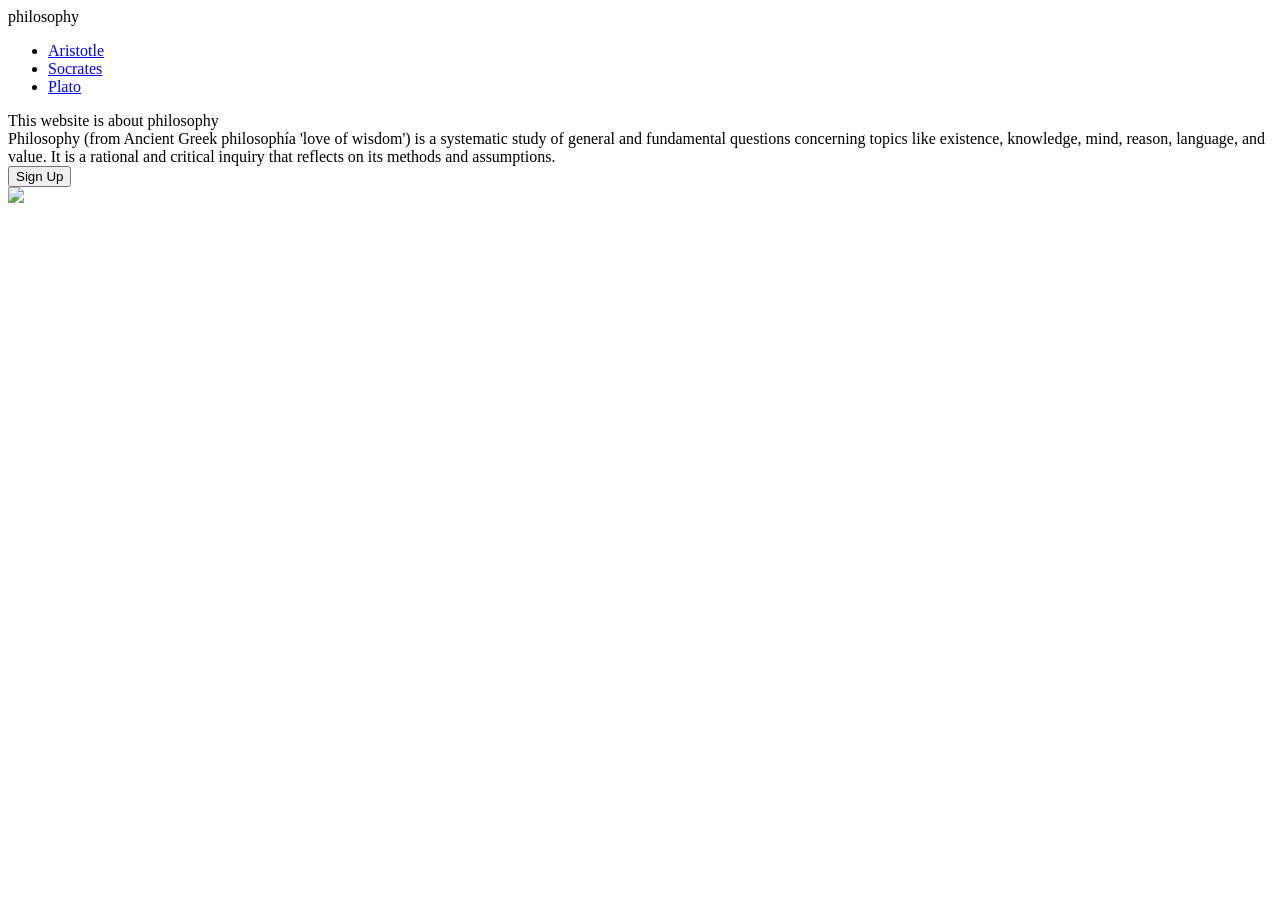
==== files/index.html @ 4a97afb0 "Change file structure" ====
<!DOCTYPE html>
<html lang="en">
<head>
    <meta charset="UTF-8">
    <meta name="viewport" content="width=device-width, initial-scale=1.0">
    <title>Landing Page</title>
    <link rel="stylesheet" href="style.css">
</head>
<body>
    <div class="header">
        <div>philosophy</div>
        <ul>
            <li><a href="https://en.wikipedia.org/wiki/Aristotle">Aristotle</a></li>
            <li><a href="https://en.wikipedia.org/wiki/Socrates">Socrates</a></li>
            <li><a href="https://en.wikipedia.org/wiki/Plato">Plato</a></li>
        </ul>
    </div>
    <div class="content1">
        <div>
            <div>This website is about philosophy</div>
            <div>Philosophy (from Ancient Greek philosophía 'love of wisdom') is a systematic study of general and fundamental questions concerning topics like existence, knowledge, mind, reason, language, and value. It is a rational and critical inquiry that reflects on its methods and assumptions. </div>
            <div><button>Sign Up</button></div>
        </div>
        <div>
            <img src="./">
        </div>
    </div>

    <div class="content2">
        <div></div>
        <div>
            <div></div>
            <div></div>
            <div></div>
            <div></div>
        </div>
    </div>
    <div class="content3">
        <div></div>
    </div>
    <div class="content4">
        <div>
            <div></div>
            <div></div>
        </div>
        <div></div>
    </div>
    <div class="footer">
        <div></div>
    </div>
    
</body>
</html>
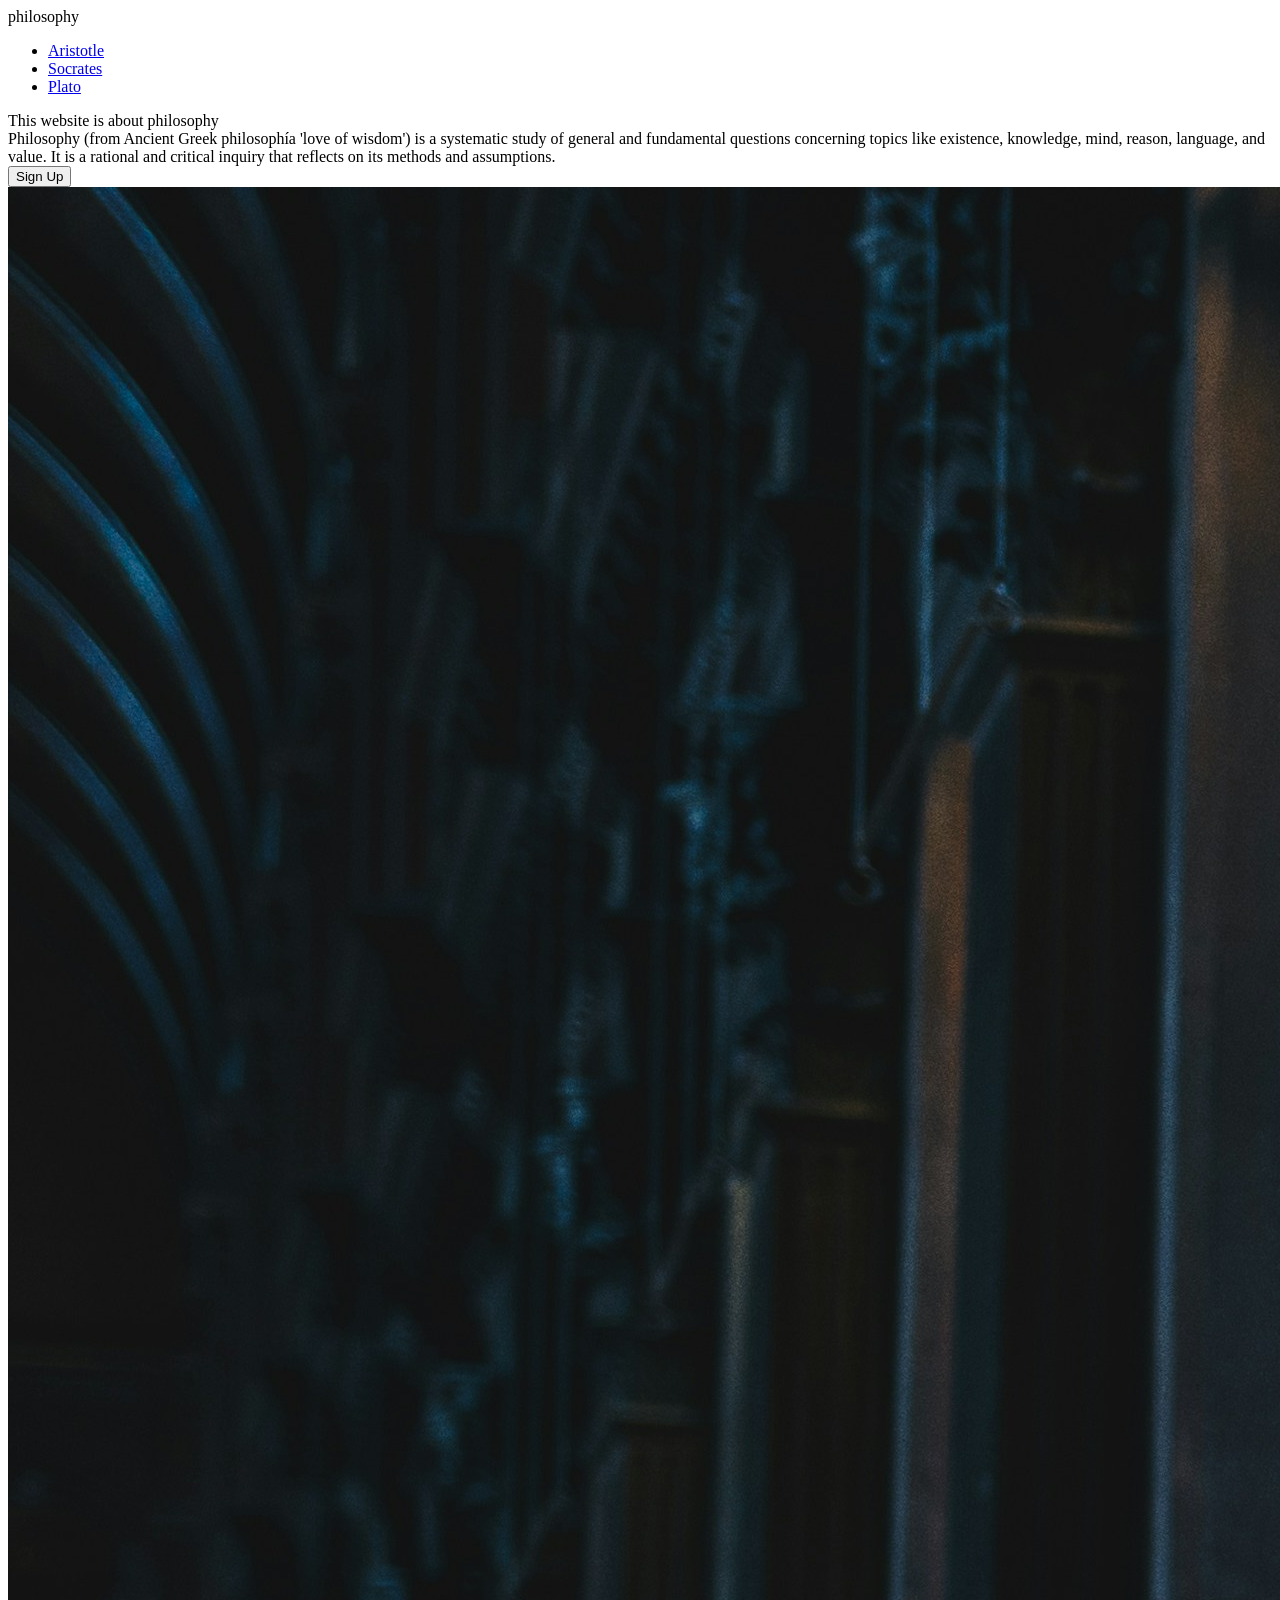
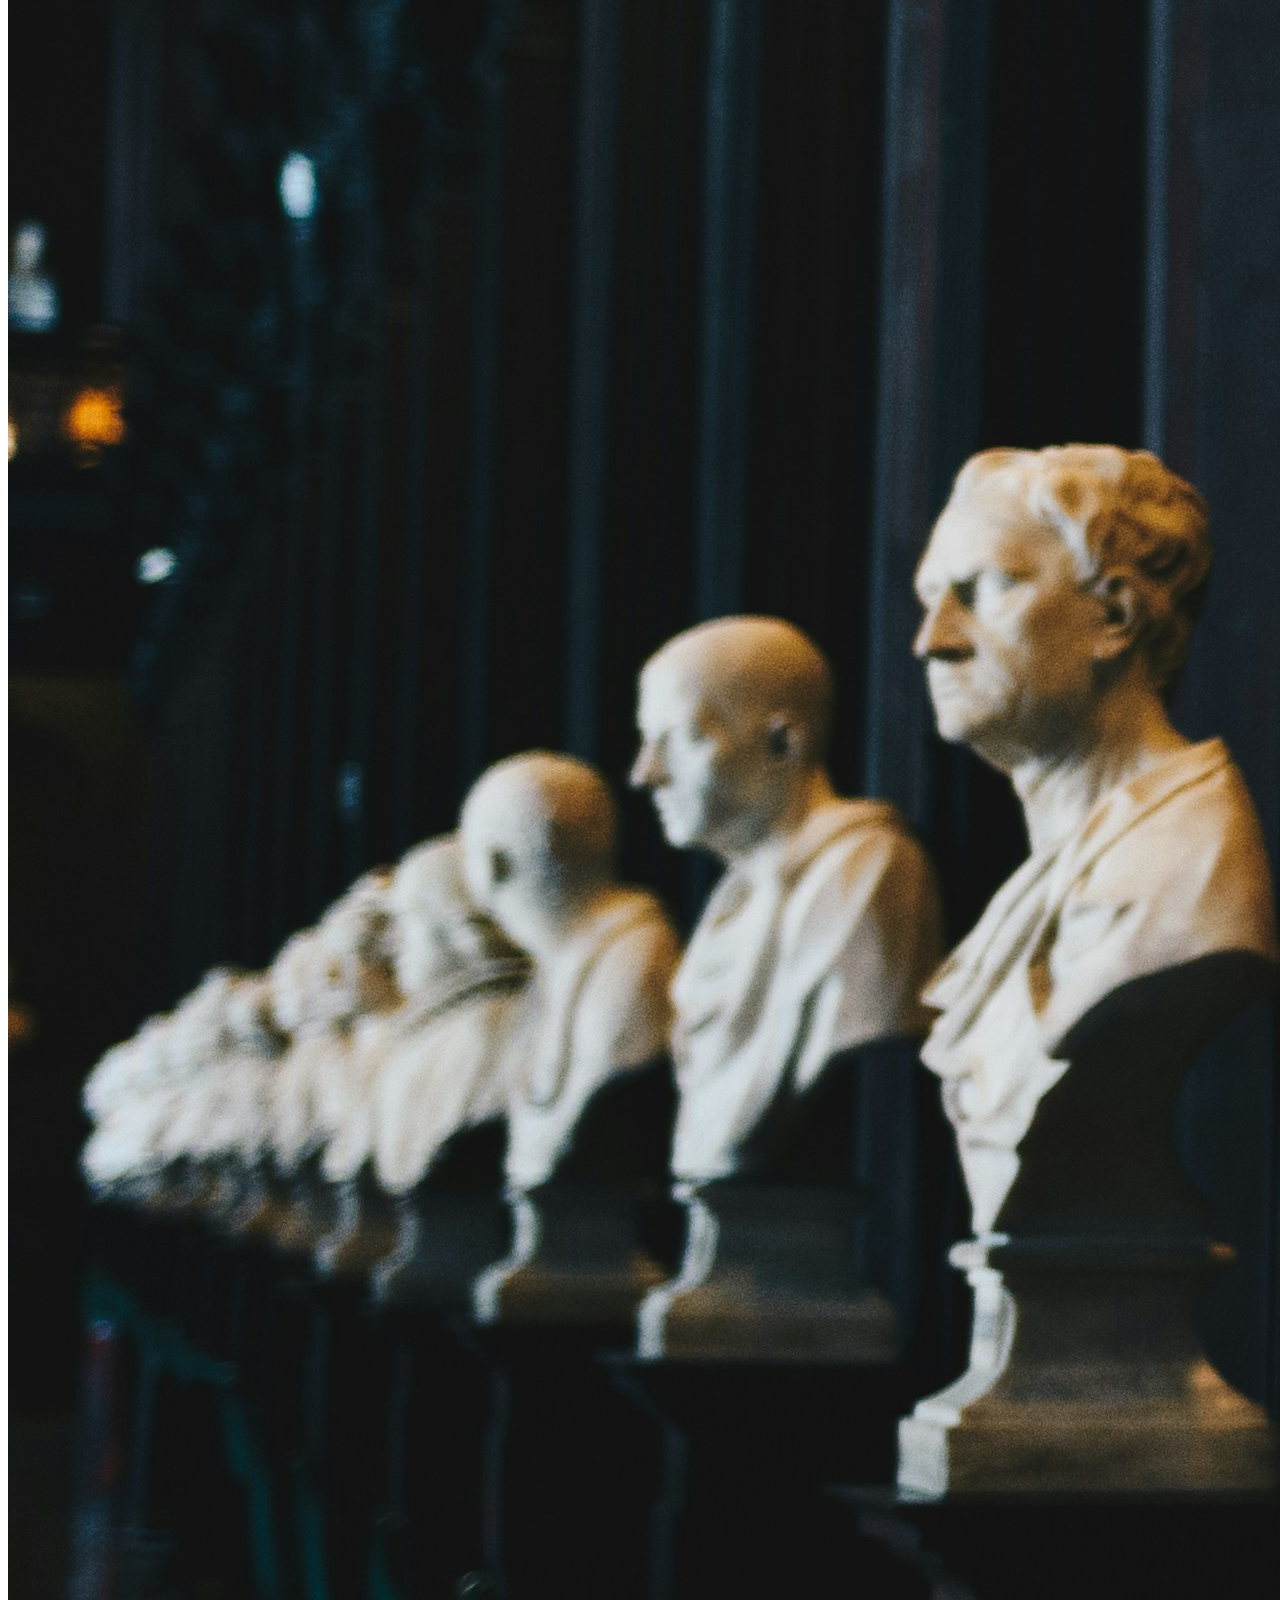
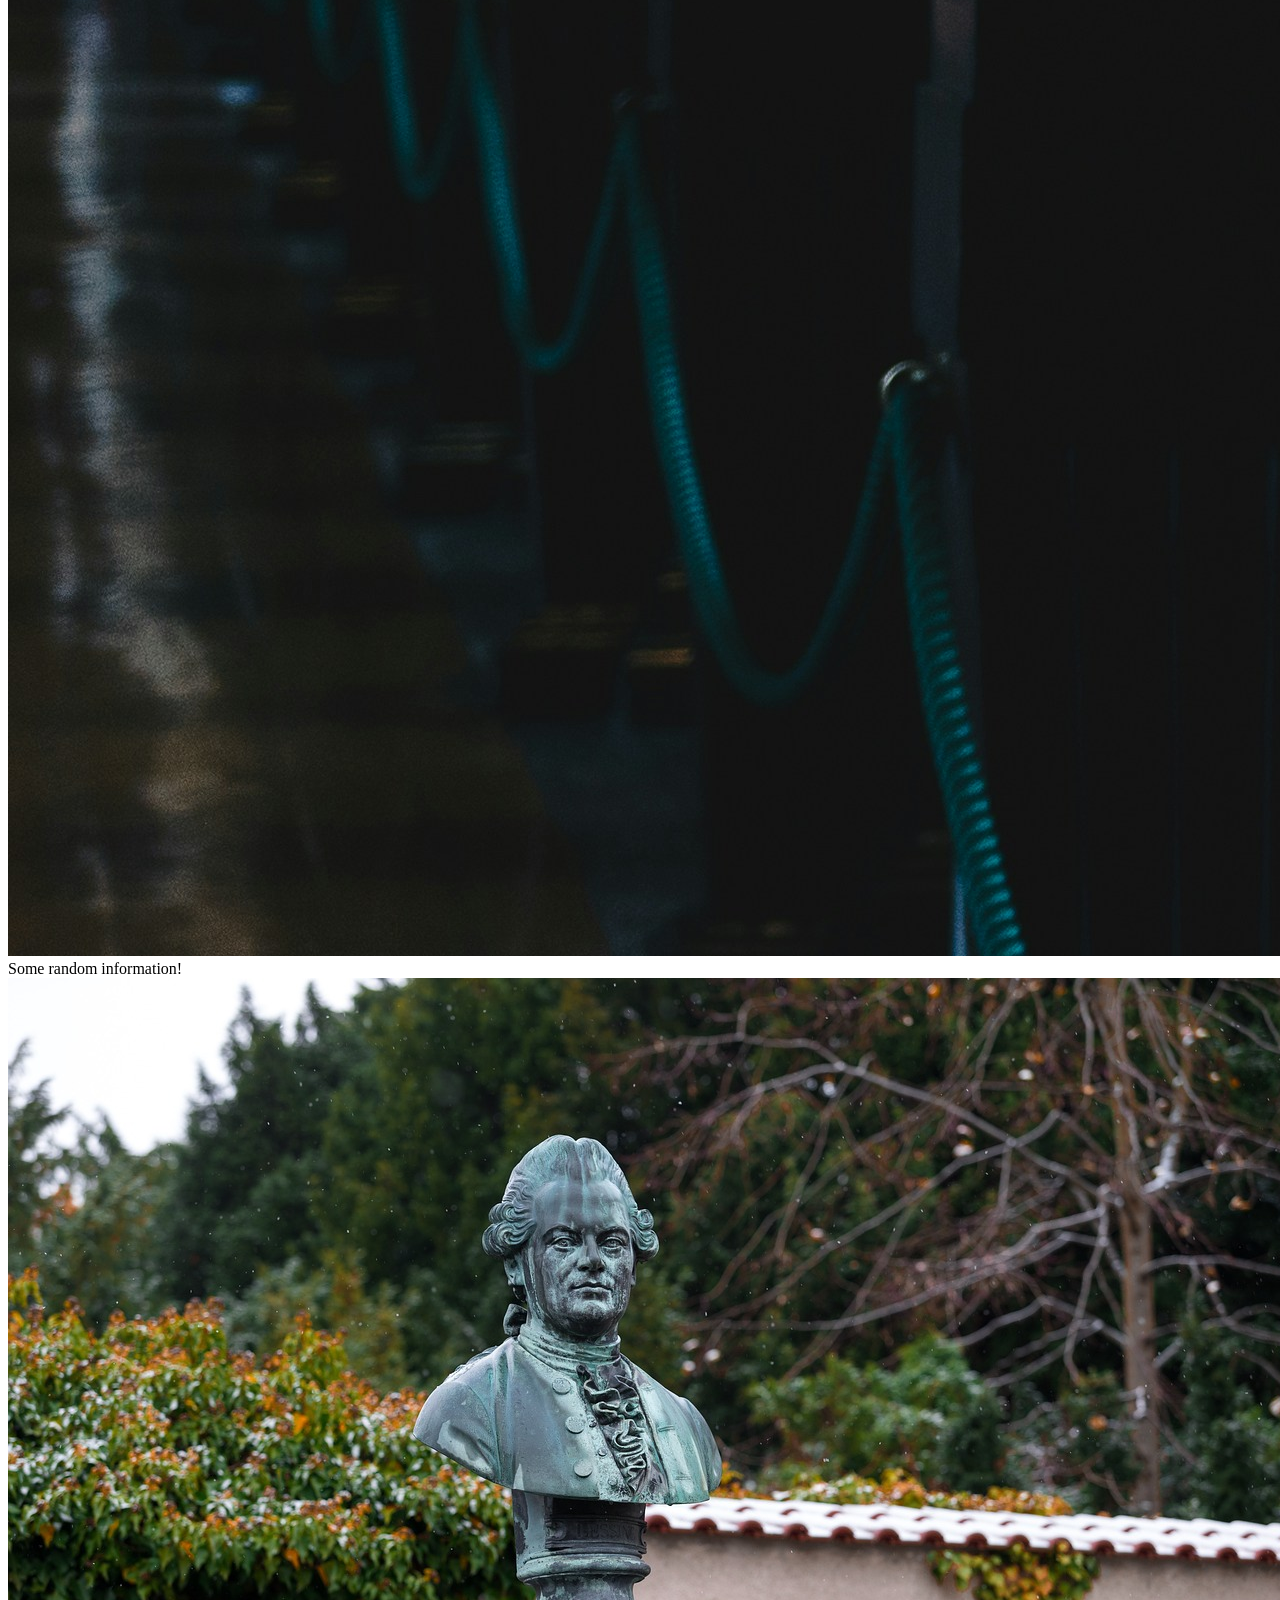
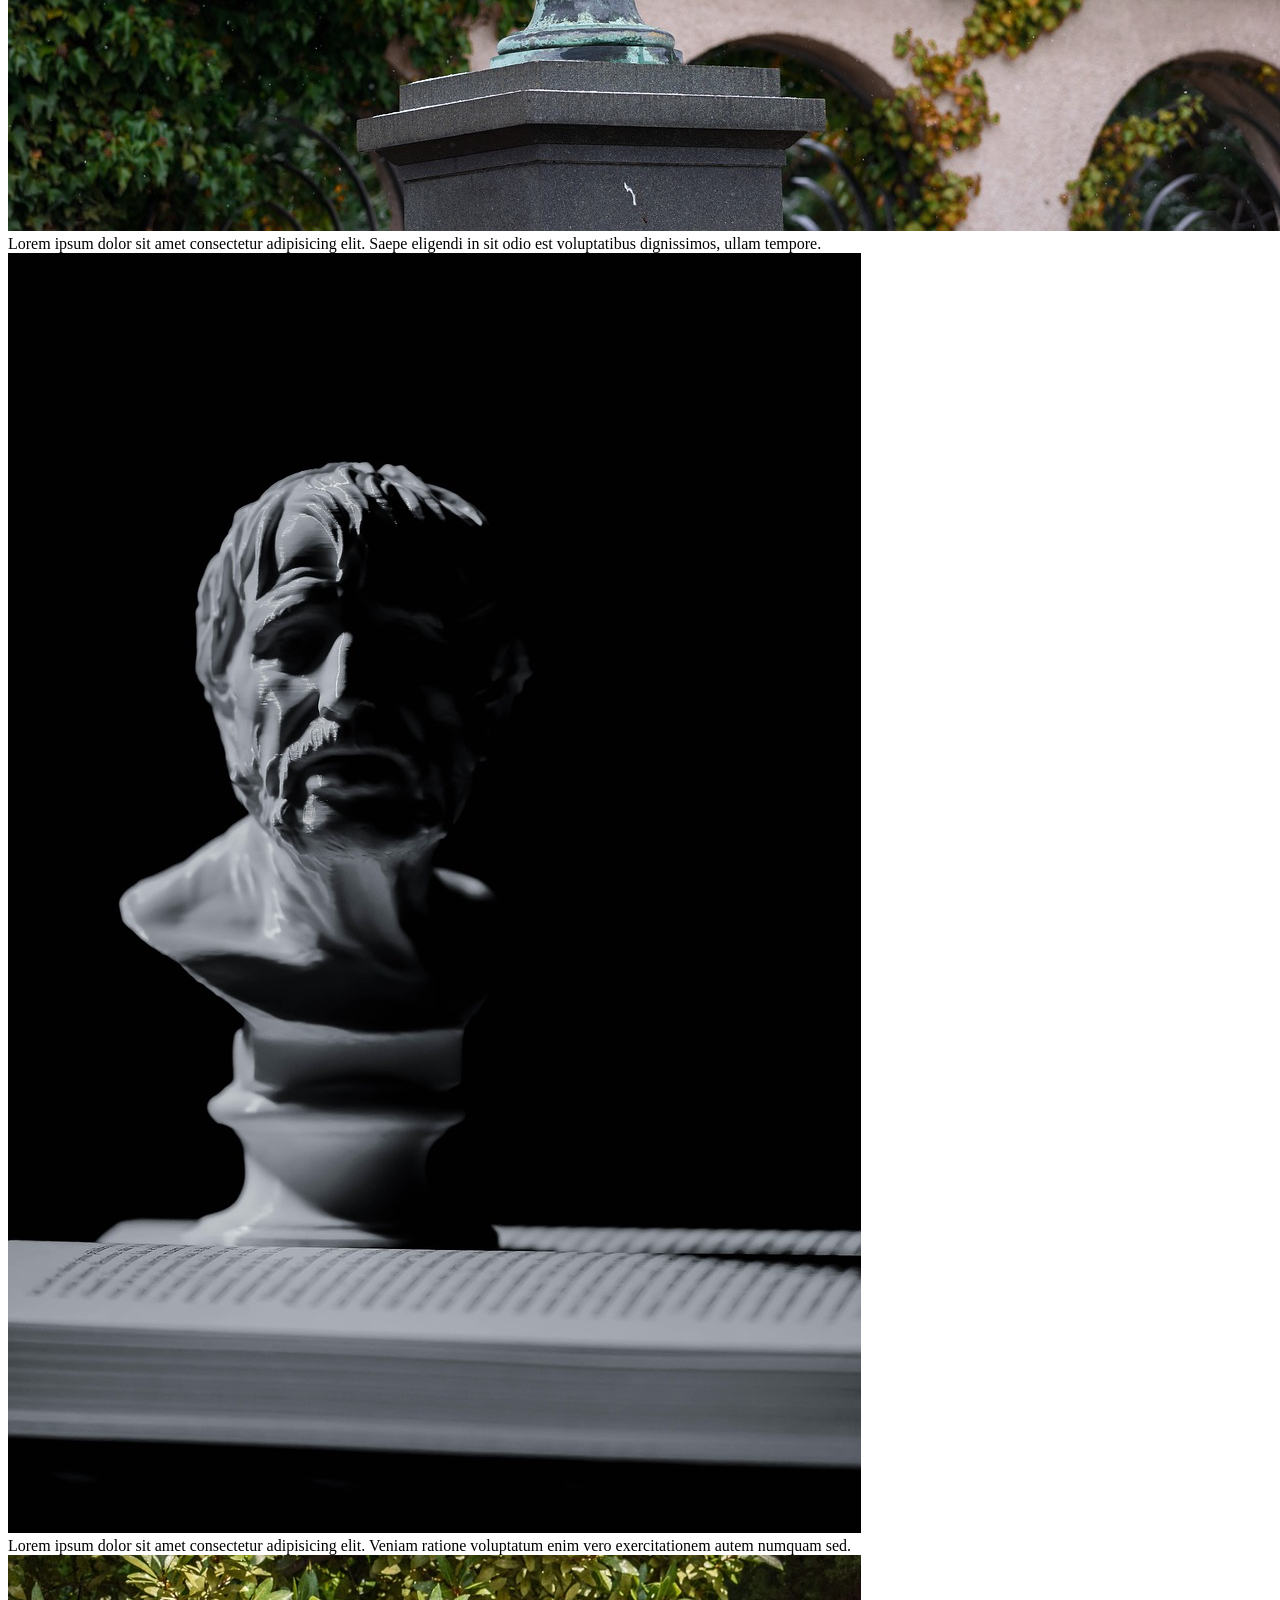
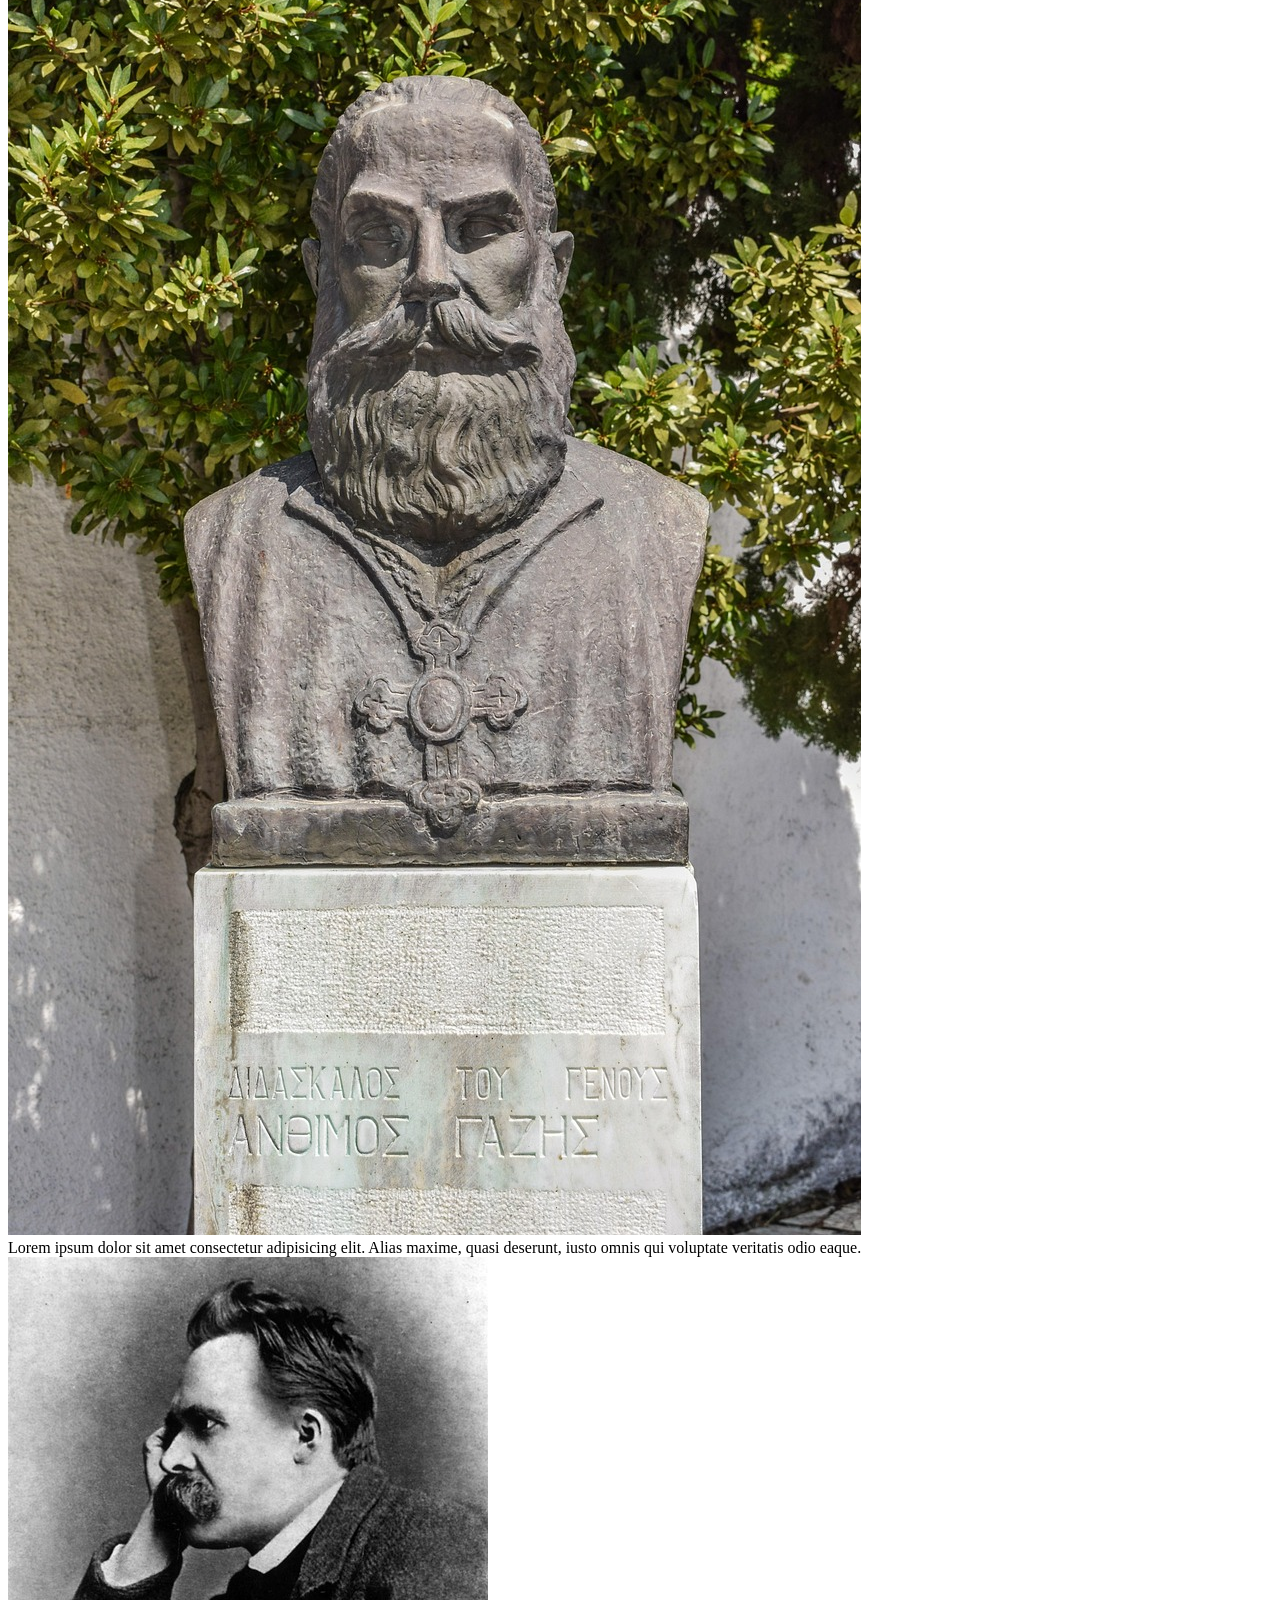
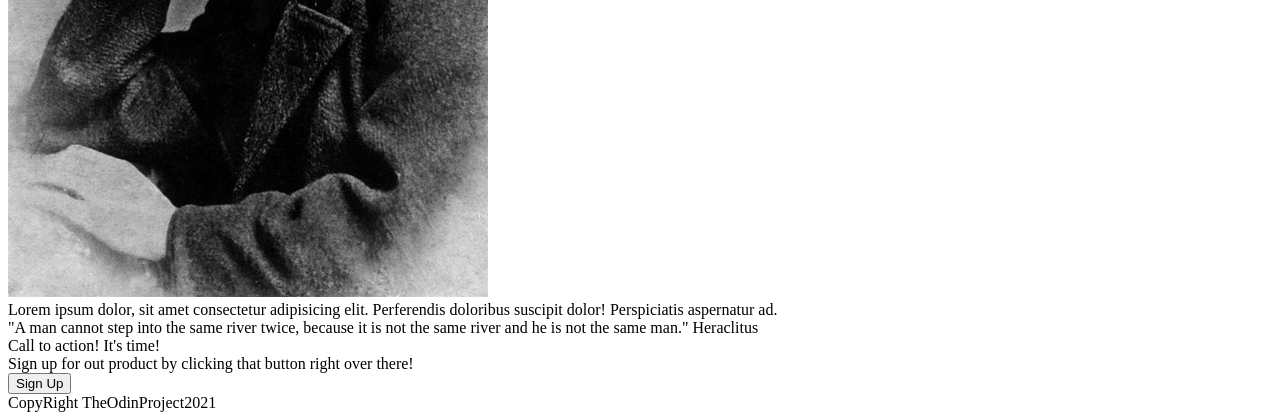
==== commit cd66df9c: "Add content to page" ====
--- a/files/index.html
+++ b/files/index.html
@@ -22,31 +22,43 @@
             <div><button>Sign Up</button></div>
         </div>
         <div>
-            <img src="./">
+            <img src="/photos/philosophy.jpg" alt="Picture of a museum">
         </div>
     </div>
 
     <div class="content2">
-        <div></div>
+        <div>Some random information!</div>
         <div>
-            <div></div>
-            <div></div>
-            <div></div>
-            <div></div>
+            <div>
+                <div><img src="/photos/photo11.jpg"></div>
+                <div>Lorem ipsum dolor sit amet consectetur adipisicing elit. Saepe eligendi in sit odio est voluptatibus dignissimos, ullam tempore.</div>
+            </div>
+            <div>
+                <div><img src="/photos/photo22.jpg"></div>
+                <div>Lorem ipsum dolor sit amet consectetur adipisicing elit. Veniam ratione voluptatum enim vero exercitationem autem numquam sed.</div>
+            </div>
+            <div>
+                <div><img src="/photos/photo33.jpg"></div>
+                <div>Lorem ipsum dolor sit amet consectetur adipisicing elit. Alias maxime, quasi deserunt, iusto omnis qui voluptate veritatis odio eaque. </div>
+            </div>
+            <div>
+                <div><img src="/photos/photo44.jpg"></div>
+                <div>Lorem ipsum dolor, sit amet consectetur adipisicing elit. Perferendis doloribus suscipit dolor! Perspiciatis aspernatur ad.</div>
+            </div>
         </div>
     </div>
     <div class="content3">
-        <div></div>
+        <div>"A man cannot step into the same river twice, because it is not the same river and he is not the same man." Heraclitus</div>
     </div>
     <div class="content4">
         <div>
-            <div></div>
-            <div></div>
+            <div>Call to action! It's time!</div>
+            <div>Sign up for out product by clicking that button right over there!</div>
         </div>
-        <div></div>
+        <div><button>Sign Up</button></div>
     </div>
     <div class="footer">
-        <div></div>
+        <div>CopyRight TheOdinProject2021 </div>
     </div>
     
 </body>
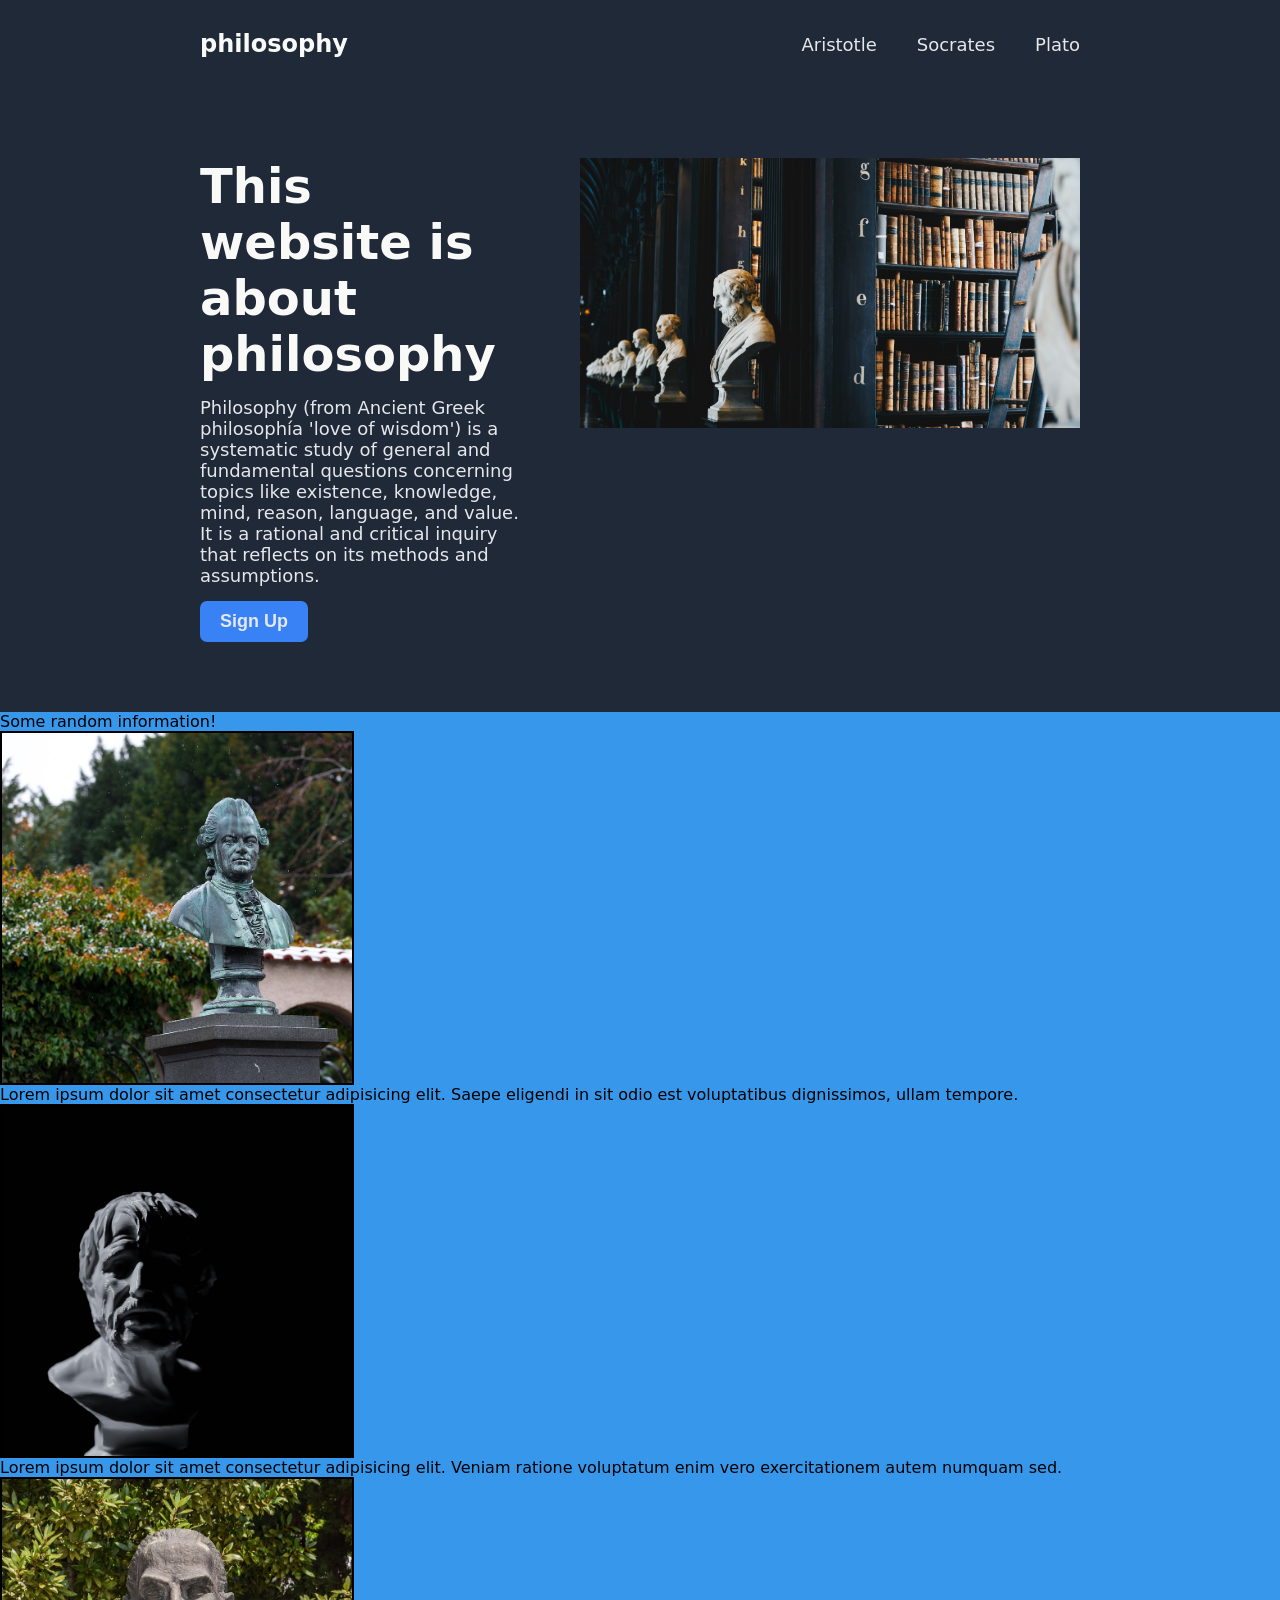
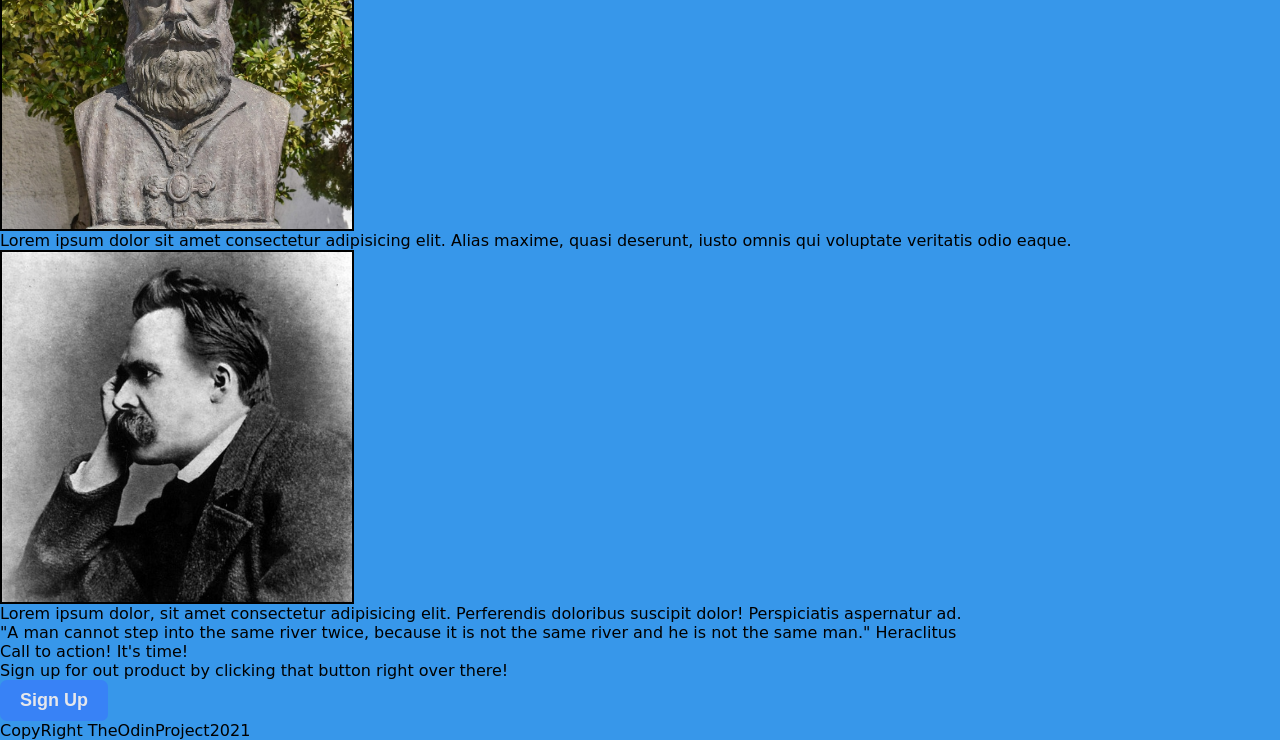
==== commit 36c0c764: "Style header and section 1" ====
--- a/files/index.html
+++ b/files/index.html
@@ -7,49 +7,56 @@
     <link rel="stylesheet" href="style.css">
 </head>
 <body>
+
+    <!-- This is a header -->
     <div class="header">
-        <div>philosophy</div>
+        <div class="logo">philosophy</div>
         <ul>
             <li><a href="https://en.wikipedia.org/wiki/Aristotle">Aristotle</a></li>
             <li><a href="https://en.wikipedia.org/wiki/Socrates">Socrates</a></li>
             <li><a href="https://en.wikipedia.org/wiki/Plato">Plato</a></li>
         </ul>
     </div>
+
+    <!-- This is section 1 -->
     <div class="content1">
-        <div>
-            <div>This website is about philosophy</div>
-            <div>Philosophy (from Ancient Greek philosophía 'love of wisdom') is a systematic study of general and fundamental questions concerning topics like existence, knowledge, mind, reason, language, and value. It is a rational and critical inquiry that reflects on its methods and assumptions. </div>
+        <div class="textc1">
+            <div class="firsttext">This website is about philosophy</div>
+            <div class="secondtext">Philosophy (from Ancient Greek philosophía 'love of wisdom') is a systematic study of general and fundamental questions concerning topics like existence, knowledge, mind, reason, language, and value. It is a rational and critical inquiry that reflects on its methods and assumptions. </div>
             <div><button>Sign Up</button></div>
         </div>
-        <div>
-            <img src="/photos/philosophy.jpg" alt="Picture of a museum">
-        </div>
+        <div class="imgcon"></div>
     </div>
 
+    <!-- This is section 2 -->
     <div class="content2">
         <div>Some random information!</div>
         <div>
             <div>
-                <div><img src="/photos/photo11.jpg"></div>
+                <div class="imgcon1"></div>
                 <div>Lorem ipsum dolor sit amet consectetur adipisicing elit. Saepe eligendi in sit odio est voluptatibus dignissimos, ullam tempore.</div>
             </div>
             <div>
-                <div><img src="/photos/photo22.jpg"></div>
+                <div class="imgcon2"></div>
                 <div>Lorem ipsum dolor sit amet consectetur adipisicing elit. Veniam ratione voluptatum enim vero exercitationem autem numquam sed.</div>
             </div>
             <div>
-                <div><img src="/photos/photo33.jpg"></div>
+                <div class="imgcon3"></div>
                 <div>Lorem ipsum dolor sit amet consectetur adipisicing elit. Alias maxime, quasi deserunt, iusto omnis qui voluptate veritatis odio eaque. </div>
             </div>
             <div>
-                <div><img src="/photos/photo44.jpg"></div>
+                <div class="imgcon4"></div>
                 <div>Lorem ipsum dolor, sit amet consectetur adipisicing elit. Perferendis doloribus suscipit dolor! Perspiciatis aspernatur ad.</div>
             </div>
         </div>
+
+    <!-- This is section 3 -->
     </div>
     <div class="content3">
         <div>"A man cannot step into the same river twice, because it is not the same river and he is not the same man." Heraclitus</div>
     </div>
+
+    <!-- This is section 4 -->
     <div class="content4">
         <div>
             <div>Call to action! It's time!</div>
@@ -57,6 +64,8 @@
         </div>
         <div><button>Sign Up</button></div>
     </div>
+
+    <!-- This is footer -->
     <div class="footer">
         <div>CopyRight TheOdinProject2021 </div>
     </div>
--- a/files/style.css
+++ b/files/style.css
@@ -0,0 +1,130 @@
+body {
+    background-color: rgb(55, 151, 234);
+    display: flex;
+    flex-direction: column;
+    margin: 0;
+    font-family: system-ui, -apple-system, BlinkMacSystemFont, 'Segoe UI', Roboto, Oxygen, Ubuntu, Cantarell, 'Open Sans', 'Helvetica Neue', sans-serif;
+}
+
+/* This is header */
+ul { 
+    list-style-type: none;
+    margin: 0;
+    padding: 10px 200px;
+    display: flex;
+    gap: 40px;
+   
+}
+
+a {
+    text-decoration: none;
+    color: #e5e7eb;
+    font-size: 18px;
+}
+
+
+
+.header {
+    display: flex;
+    justify-content: space-between;
+    background-color: #1F2937;
+    margin: 0;
+    align-items: center;
+}
+
+.logo {
+    color: #f9faf8;
+    font-size: 24px;
+    font-weight: bold;
+    padding: 30px 200px;
+}
+
+.links {
+    display: flex;
+    color: #e5e7eb;
+    font-size: 18px;
+}
+
+/* This is section 1 */
+.content1 {
+    display: flex;
+    padding: 70px 200px;
+    gap: 50px;
+    max-width: 100%;
+    background-color: #1F2937;
+    
+}
+
+.textc1 {
+    display: flex;
+    flex-direction: column;
+    flex-wrap: wrap;
+    gap: 15px;
+}
+
+.firsttext {
+    font-size: 48px;
+    font-weight: 900;
+    color: #f9faf8;
+}
+
+.secondtext {
+    color: #e5e7eb;
+    font-size: 18px;
+}
+
+button {
+    background-color: #3882f6;
+    color: #e5e7eb;
+    border-radius: 7px;
+    padding: 10px 20px;
+    border: none;
+    font-size: 18px;
+    font-weight: bold;
+}
+
+.imgcon {
+    width: 500px;
+    height: 270px;
+    background: url(/photos/philosophy.jpg);
+    background-size: cover;
+    flex-shrink: 0;  
+
+}
+
+/* This is section 2 */
+
+
+
+.imgcon1 {
+    width: 350px;
+    height: 350px;
+    border: 2px solid black;
+    background: url(/photos/photo11.jpg);
+    background-size: cover;
+}
+
+.imgcon2 {
+    width: 350px;
+    height: 350px;
+    border: 2px solid black;
+    background: url(/photos/photo22.jpg);
+    background-size: cover;
+}
+
+.imgcon3 {
+    width: 350px;
+    height: 350px;
+    border: 2px solid black;
+    background: url(/photos/photo33.jpg);
+    background-size: cover;
+}
+
+.imgcon4 {
+    width: 350px;
+    height: 350px;
+    border: 2px solid black;
+    background: url(/photos/photo44.jpg);
+    background-size: cover;
+}
+
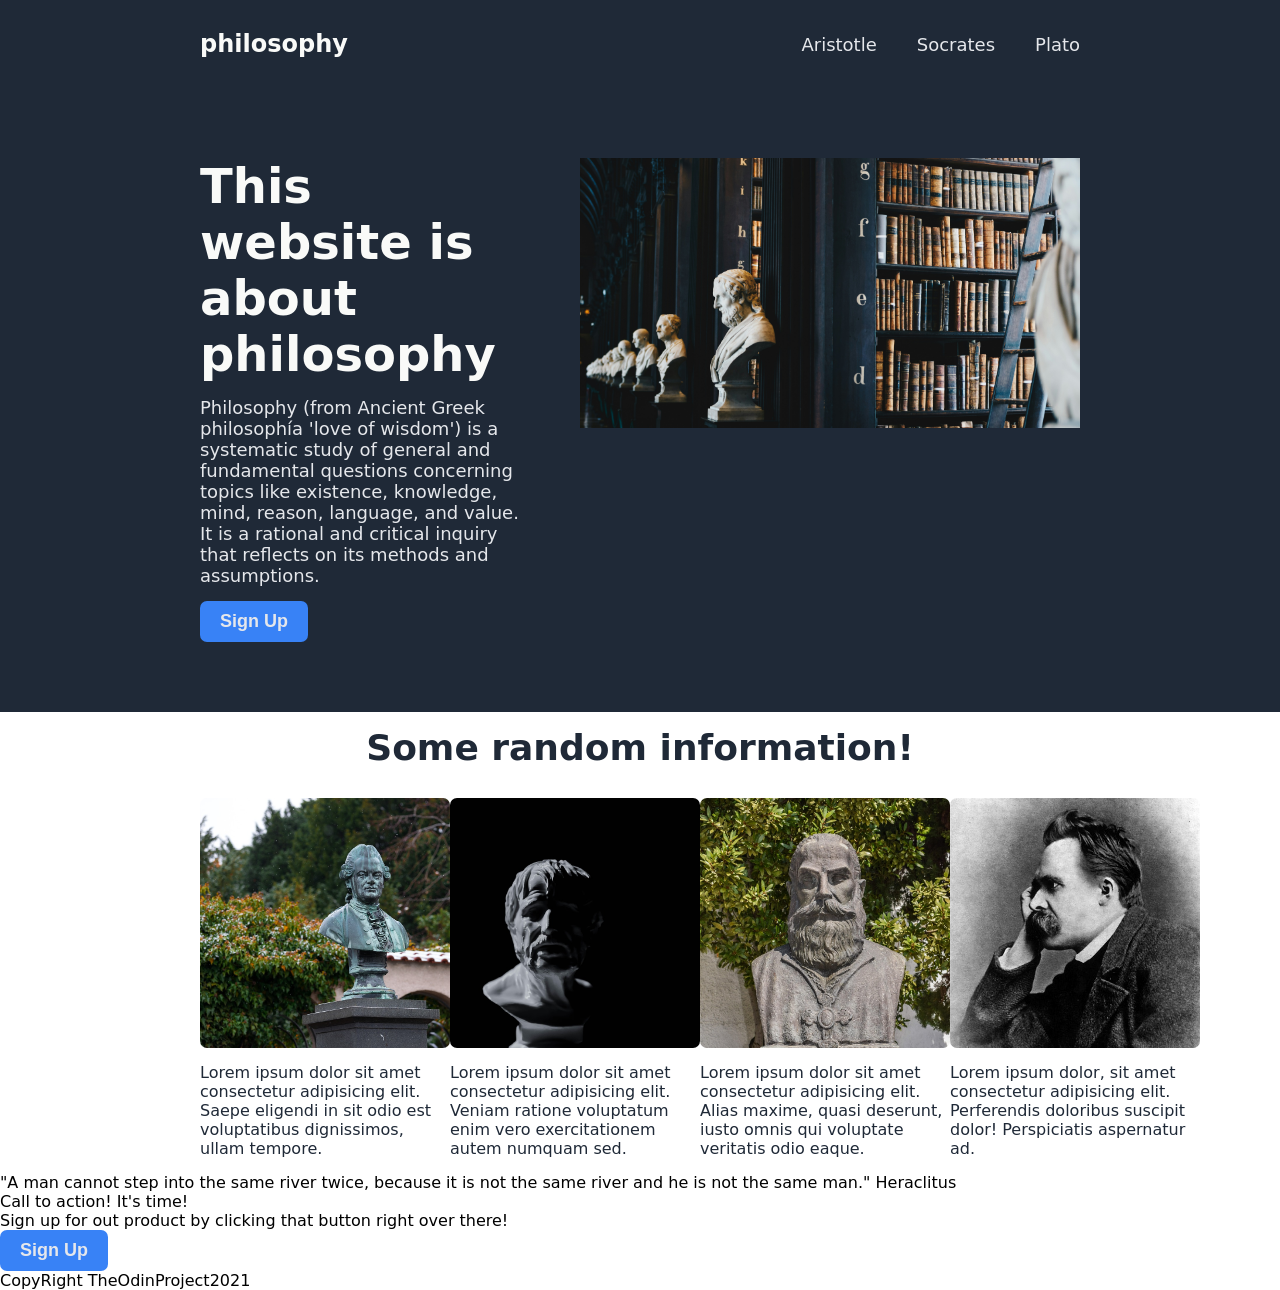
==== commit 04c63e3f: "Style header, section 1 and 2" ====
--- a/files/index.html
+++ b/files/index.html
@@ -30,28 +30,28 @@
 
     <!-- This is section 2 -->
     <div class="content2">
-        <div>Some random information!</div>
-        <div>
-            <div>
-                <div class="imgcon1"></div>
-                <div>Lorem ipsum dolor sit amet consectetur adipisicing elit. Saepe eligendi in sit odio est voluptatibus dignissimos, ullam tempore.</div>
+        <div class="texts2">Some random information!</div>
+        <div class="section2con">
+            <div class="card">
+                <div class="imgcon1 together"></div>
+                <div class="lorem">Lorem ipsum dolor sit amet consectetur adipisicing elit. Saepe eligendi in sit odio est voluptatibus dignissimos, ullam tempore.</div>
             </div>
-            <div>
-                <div class="imgcon2"></div>
-                <div>Lorem ipsum dolor sit amet consectetur adipisicing elit. Veniam ratione voluptatum enim vero exercitationem autem numquam sed.</div>
+            <div class="card">
+                <div class="imgcon2 together"></div>
+                <div class="lorem">Lorem ipsum dolor sit amet consectetur adipisicing elit. Veniam ratione voluptatum enim vero exercitationem autem numquam sed.</div>
             </div>
-            <div>
-                <div class="imgcon3"></div>
-                <div>Lorem ipsum dolor sit amet consectetur adipisicing elit. Alias maxime, quasi deserunt, iusto omnis qui voluptate veritatis odio eaque. </div>
+            <div class="card">
+                <div class="imgcon3 together"></div>
+                <div class="lorem">Lorem ipsum dolor sit amet consectetur adipisicing elit. Alias maxime, quasi deserunt, iusto omnis qui voluptate veritatis odio eaque. </div>
             </div>
-            <div>
-                <div class="imgcon4"></div>
-                <div>Lorem ipsum dolor, sit amet consectetur adipisicing elit. Perferendis doloribus suscipit dolor! Perspiciatis aspernatur ad.</div>
+            <div class="card">
+                <div class="imgcon4 together"></div>
+                <div class="lorem">Lorem ipsum dolor, sit amet consectetur adipisicing elit. Perferendis doloribus suscipit dolor! Perspiciatis aspernatur ad.</div>
             </div>
         </div>
-
+    </div>
     <!-- This is section 3 -->
-    </div>
+    
     <div class="content3">
         <div>"A man cannot step into the same river twice, because it is not the same river and he is not the same man." Heraclitus</div>
     </div>
--- a/files/style.css
+++ b/files/style.css
@@ -1,9 +1,10 @@
 body {
-    background-color: rgb(55, 151, 234);
+    
     display: flex;
     flex-direction: column;
     margin: 0;
     font-family: system-ui, -apple-system, BlinkMacSystemFont, 'Segoe UI', Roboto, Oxygen, Ubuntu, Cantarell, 'Open Sans', 'Helvetica Neue', sans-serif;
+    width: 100%;
 }
 
 /* This is header */
@@ -93,38 +94,71 @@
 }
 
 /* This is section 2 */
+.content2 {
+    display: flex;
+    flex-direction: column;
+    align-items: center;
+    width: 100%;
+}
 
+.texts2 {
+    font-size: 36px;
+    font-weight: 900;
+    color: #1F2937;
+    margin: 15px 40px;
+}
 
+.section2con {
+    display: flex; 
+    padding: 15px 200px;
+    justify-content: space-between;
+    width: calc(100% - 400px);
+
+}
+
+.card {
+    display: flex;
+    flex-wrap: wrap;
+    max-width: 250px;
+    flex-direction: column;
+    gap: 15px;
+    
+}
+
+.together {
+    width: 250px;
+    height: 250px;
+    border: none;
+    border-radius: 7px;
+    
+}
 
 .imgcon1 {
-    width: 350px;
-    height: 350px;
-    border: 2px solid black;
     background: url(/photos/photo11.jpg);
     background-size: cover;
+
 }
 
 .imgcon2 {
-    width: 350px;
-    height: 350px;
-    border: 2px solid black;
-    background: url(/photos/photo22.jpg);
-    background-size: cover;
+      background: url(/photos/photo22.jpg); 
+      background-size: cover; 
 }
 
 .imgcon3 {
-    width: 350px;
-    height: 350px;
-    border: 2px solid black;
     background: url(/photos/photo33.jpg);
     background-size: cover;
 }
 
 .imgcon4 {
-    width: 350px;
-    height: 350px;
-    border: 2px solid black;
     background: url(/photos/photo44.jpg);
     background-size: cover;
 }
 
+.lorem {
+    color: #1F2937;
+}
+
+/* This is section 3 */
+.content4 {
+
+}
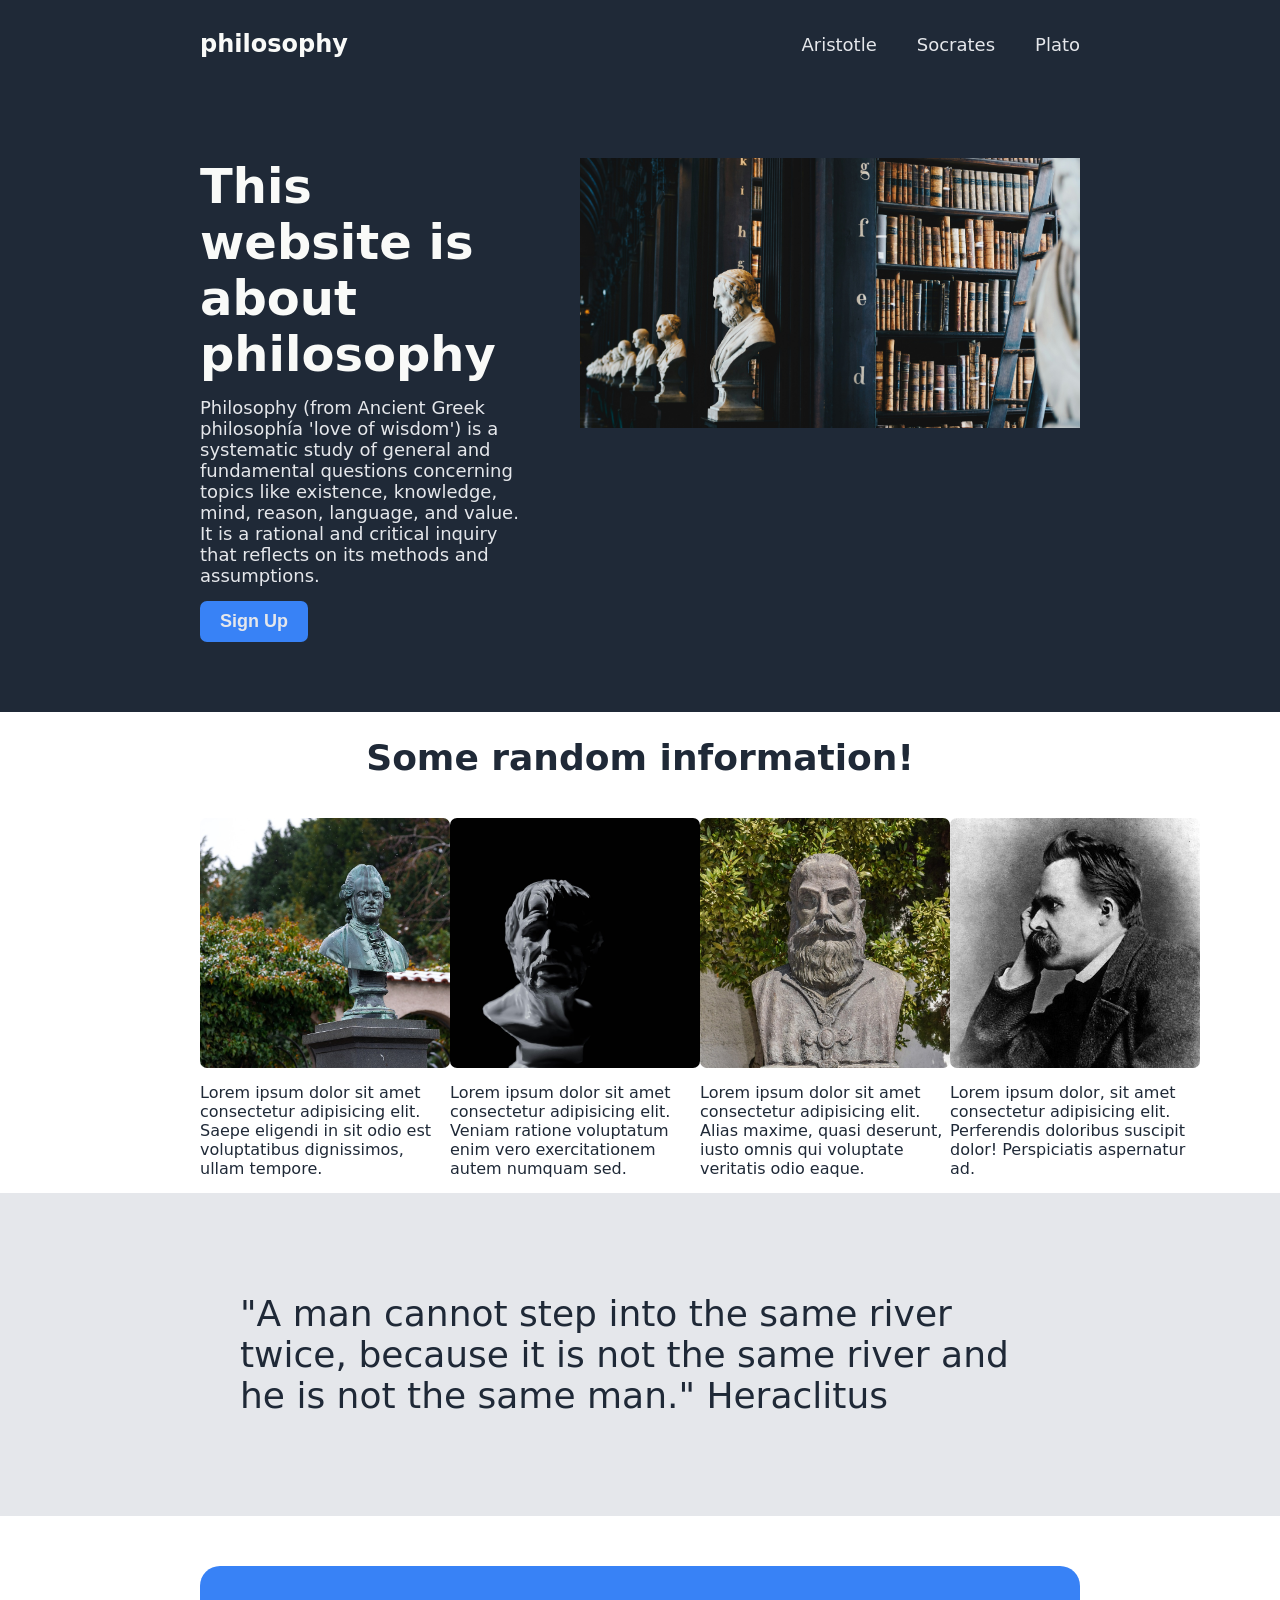
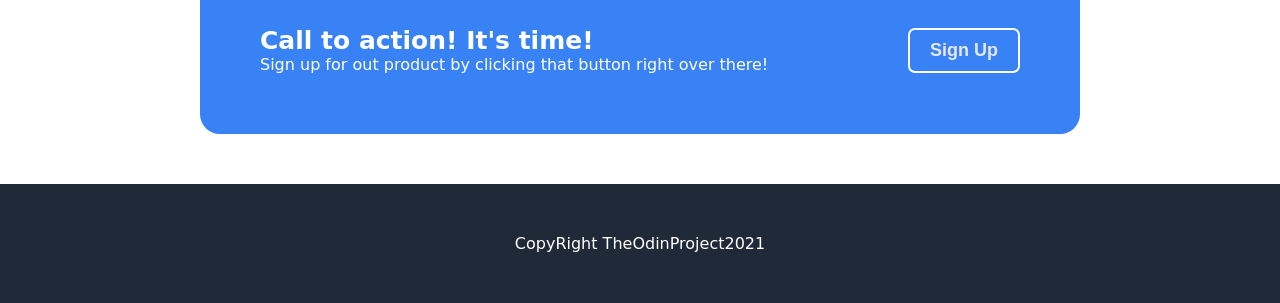
==== commit 0a4451e8: "Style section 3, 4 and footer" ====
--- a/files/index.html
+++ b/files/index.html
@@ -53,16 +53,16 @@
     <!-- This is section 3 -->
     
     <div class="content3">
-        <div>"A man cannot step into the same river twice, because it is not the same river and he is not the same man." Heraclitus</div>
+        <div class="quote">"A man cannot step into the same river twice, because it is not the same river and he is not the same man." Heraclitus</div>
     </div>
 
     <!-- This is section 4 -->
     <div class="content4">
         <div>
-            <div>Call to action! It's time!</div>
-            <div>Sign up for out product by clicking that button right over there!</div>
+            <div  class="sec4txt">Call to action! It's time!</div>
+            <div  class="sec4txt2">Sign up for out product by clicking that button right over there!</div>
         </div>
-        <div><button>Sign Up</button></div>
+        <div class="buttonsu"><button>Sign Up</button></div>
     </div>
 
     <!-- This is footer -->
--- a/files/style.css
+++ b/files/style.css
@@ -105,7 +105,7 @@
     font-size: 36px;
     font-weight: 900;
     color: #1F2937;
-    margin: 15px 40px;
+    margin: 25px 40px;
 }
 
 .section2con {
@@ -159,6 +159,56 @@
 }
 
 /* This is section 3 */
+.content3 {
+    background-color: #e5e7eb;
+    display: flex;
+    flex-wrap: wrap;
+    justify-content: center;
+    
+    
+}
+
+.quote {
+    color: #1F2937;
+    font-size: 36px;
+    font-weight: 300;
+    padding: 100px 200px;
+    max-width: 800px;
+
+}
+
+/* This is section 4 */
 .content4 {
-
-}
+    background-color: #3882f6;
+    display: flex;
+    padding: 60px 60px;
+    justify-content: space-between;
+    align-items: center;
+    margin: 50px 200px;
+    border-radius: 20px;
+}
+
+.sec4txt {
+    font-size: 25px;
+    font-weight: bold;
+    color: white;
+}
+
+.sec4txt2 {
+    color: white;
+}
+
+.buttonsu {
+    border: 2px solid white;
+    border-radius: 7px;
+}
+
+/* This is footer */
+.footer {
+    display: flex;
+    background-color: #1F2937;
+    color: white;
+    padding: 50px;
+    justify-content: center;
+    align-items: center;
+}
